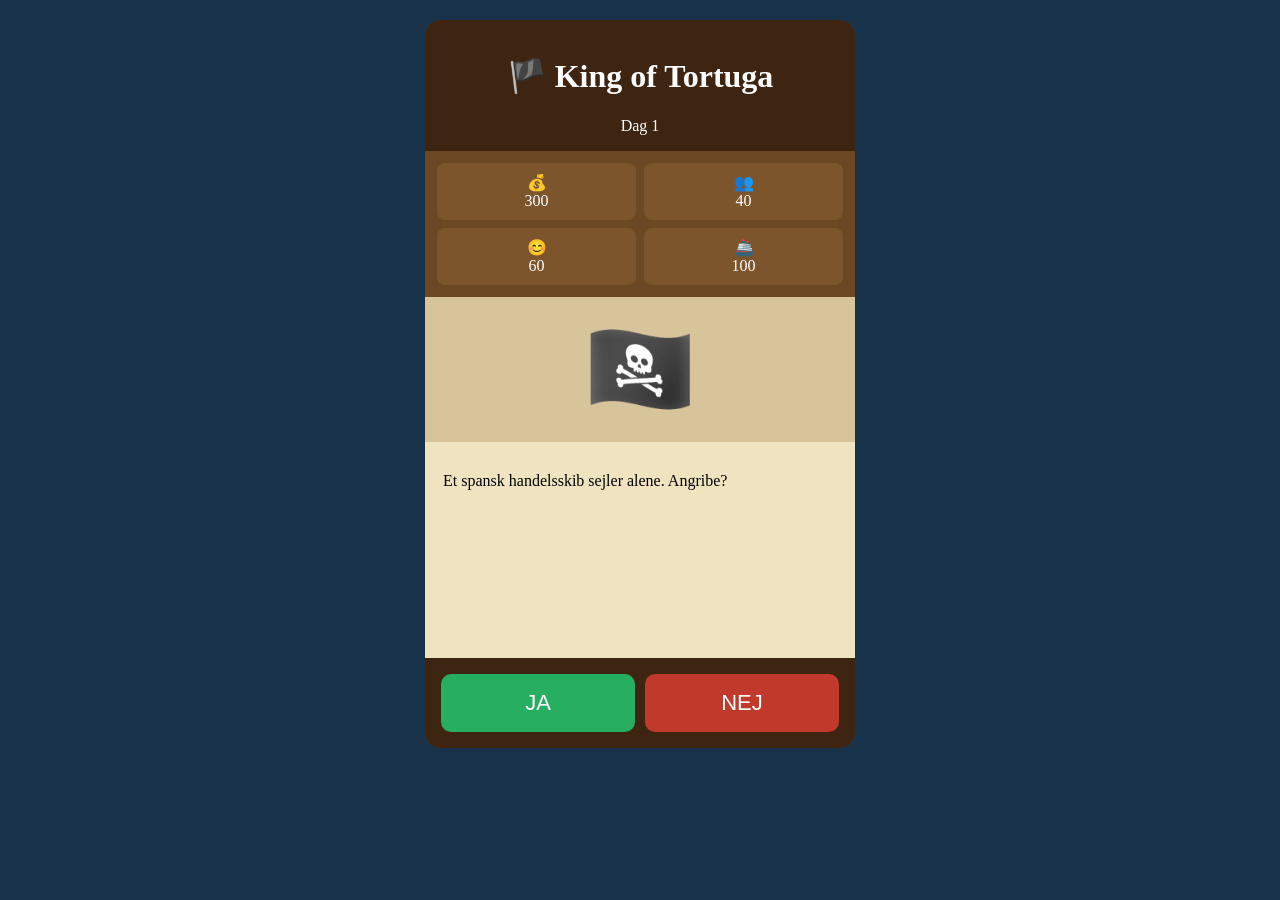
==== index.html @ d1671afa "Add files via upload" ====
<!DOCTYPE html>
<html lang="da">
<head>
<meta charset="UTF-8">
<meta name="viewport" content="width=device-width,initial-scale=1">
<title>King of Tortuga</title>
<style>
body{margin:0;background:#18324a;font-family:Georgia,serif;color:#fff;display:flex;justify-content:center}
#game{max-width:430px;width:100%;background:#5b3b1e;margin:20px;border-radius:16px;overflow:hidden}
header{background:#3d2511;padding:16px;text-align:center}
.stats{display:grid;grid-template-columns:repeat(2,1fr);gap:8px;padding:12px;background:#6b4724}
.card{background:#7d552d;padding:10px;border-radius:8px;text-align:center}
#portrait{font-size:90px;text-align:center;padding:20px;background:#d7c49a;color:#000}
#text{background:#f0e3bf;color:#000;padding:18px;min-height:180px}
#name{font-size:28px;font-weight:bold;margin-bottom:12px}
.buttons{display:flex;gap:10px;padding:16px;background:#3d2511}
button{flex:1;padding:16px;font-size:22px;border:none;border-radius:10px;color:#fff}
#yes{background:#27ae60}#no{background:#c0392b}
</style>
</head>
<body>
<div id="game">
<header><h1>🏴 King of Tortuga</h1><div id="day"></div></header>
<div class="stats">
<div class="card">💰<br><span id="gold"></span></div>
<div class="card">👥<br><span id="crew"></span></div>
<div class="card">😊<br><span id="morale"></span></div>
<div class="card">🚢<br><span id="ship"></span></div>
</div>
<div id="portrait">🏴‍☠️</div>
<div id="text">
<div id="name"></div>
<div id="dialog"></div>
</div>
<div class="buttons">
<button id="yes">JA</button>
<button id="no">NEJ</button>
</div>
</div>
<script>
let game={day:1,gold:300,crew:40,morale:60,ship:100};
const quests=[
{name:"Styrmand Briggs",text:"Et spansk handelsskib sejler alene. Angribe?",yes:{gold:120,crew:-2},no:{morale:2}},
{name:"Kokken Maria",text:"Købe rom til besætningen?",yes:{gold:-40,morale:8},no:{morale:-6}},
{name:"Kvartérmester Flint",text:"Reparere skibet for 100 guld?",yes:{gold:-100,ship:20},no:{ship:-15}},
{name:"Præsten Gabriel",text:"Skåne de overlevende?",yes:{morale:8},no:{morale:-4}},
{name:"Kahytsdrengen",text:"Må jeg blive en del af besætningen?",yes:{crew:1,morale:2},no:{}}
];
let current=0;
function save(){localStorage.setItem("kot-save",JSON.stringify(game));}
function load(){const s=localStorage.getItem("kot-save");if(s)game=JSON.parse(s);}
function draw(){
day.textContent="Dag "+game.day;
gold.textContent=game.gold;
crew.textContent=game.crew;
morale.textContent=game.morale;
ship.textContent=game.ship;
name.textContent=quests[current].name;
dialog.textContent=quests[current].text;
save();
}
function choose(side){
const r=quests[current][side];
for(const k in r){game[k]=(game[k]||0)+r[k];}
game.day++;
if(game.crew<=0){alert("Besætningen er væk.");localStorage.removeItem("kot-save");location.reload();}
if(game.ship<=0){alert("Skibet er sunket.");localStorage.removeItem("kot-save");location.reload();}
current=Math.floor(Math.random()*quests.length);
draw();
}
yes.onclick=()=>choose("yes");
no.onclick=()=>choose("no");
load();draw();
</script>
</body>
</html>
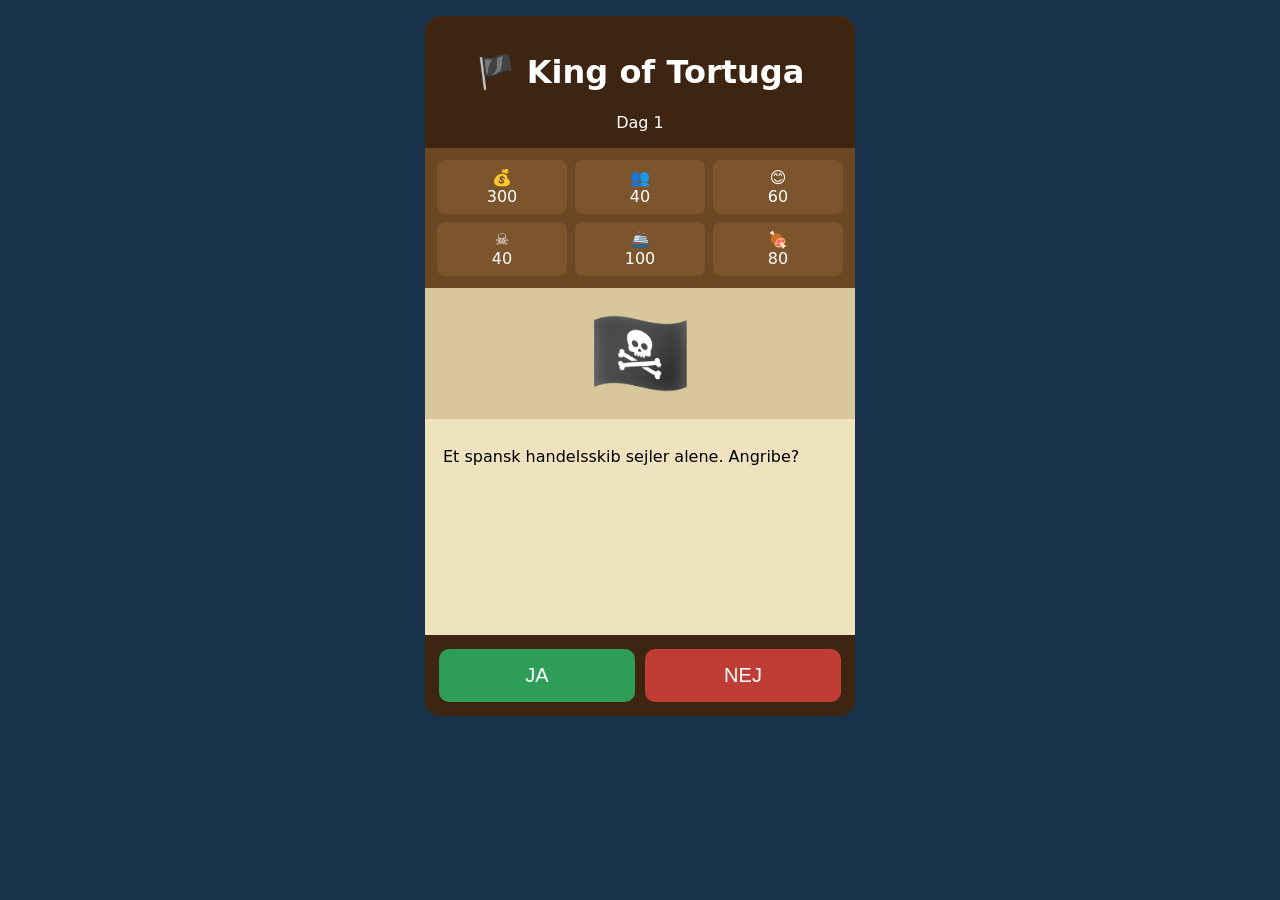
==== commit 99d8443a: "Add files via upload" ====
--- a/index.html
+++ b/index.html
@@ -1,76 +1,65 @@
-<!DOCTYPE html>
-<html lang="da">
-<head>
-<meta charset="UTF-8">
+<!DOCTYPE html><html lang="da"><head><meta charset="UTF-8">
 <meta name="viewport" content="width=device-width,initial-scale=1">
-<title>King of Tortuga</title>
+<title>King of Tortuga - Build 2</title>
 <style>
-body{margin:0;background:#18324a;font-family:Georgia,serif;color:#fff;display:flex;justify-content:center}
-#game{max-width:430px;width:100%;background:#5b3b1e;margin:20px;border-radius:16px;overflow:hidden}
+body{margin:0;background:#17324a;color:#fff;font-family:system-ui;display:flex;justify-content:center}
+#game{max-width:430px;width:100%;margin:16px;background:#5b3b1e;border-radius:16px;overflow:hidden}
 header{background:#3d2511;padding:16px;text-align:center}
-.stats{display:grid;grid-template-columns:repeat(2,1fr);gap:8px;padding:12px;background:#6b4724}
-.card{background:#7d552d;padding:10px;border-radius:8px;text-align:center}
-#portrait{font-size:90px;text-align:center;padding:20px;background:#d7c49a;color:#000}
-#text{background:#f0e3bf;color:#000;padding:18px;min-height:180px}
-#name{font-size:28px;font-weight:bold;margin-bottom:12px}
-.buttons{display:flex;gap:10px;padding:16px;background:#3d2511}
-button{flex:1;padding:16px;font-size:22px;border:none;border-radius:10px;color:#fff}
-#yes{background:#27ae60}#no{background:#c0392b}
-</style>
-</head>
-<body>
+.grid{display:grid;grid-template-columns:repeat(3,1fr);gap:8px;padding:12px;background:#6b4724}
+.card{background:#7d552d;padding:8px;border-radius:8px;text-align:center}
+#portrait{font-size:84px;text-align:center;padding:16px;background:#d8c79d;color:#000}
+#content{background:#efe2bf;color:#000;padding:18px;min-height:180px}
+#name{font-size:26px;font-weight:bold;margin-bottom:10px}
+.buttons{display:flex;gap:10px;padding:14px;background:#3d2511}
+button{flex:1;padding:15px;font-size:20px;border:none;border-radius:10px;color:white}
+#yes{background:#2e9d58}#no{background:#bf3d34}
+</style></head><body>
 <div id="game">
 <header><h1>🏴 King of Tortuga</h1><div id="day"></div></header>
-<div class="stats">
+<div class="grid">
 <div class="card">💰<br><span id="gold"></span></div>
 <div class="card">👥<br><span id="crew"></span></div>
 <div class="card">😊<br><span id="morale"></span></div>
+<div class="card">☠️<br><span id="fear"></span></div>
 <div class="card">🚢<br><span id="ship"></span></div>
+<div class="card">🍖<br><span id="food"></span></div>
 </div>
 <div id="portrait">🏴‍☠️</div>
-<div id="text">
-<div id="name"></div>
-<div id="dialog"></div>
-</div>
-<div class="buttons">
-<button id="yes">JA</button>
-<button id="no">NEJ</button>
-</div>
+<div id="content"><div id="name"></div><div id="dialog"></div></div>
+<div class="buttons"><button id="yes">JA</button><button id="no">NEJ</button></div>
 </div>
 <script>
-let game={day:1,gold:300,crew:40,morale:60,ship:100};
-const quests=[
-{name:"Styrmand Briggs",text:"Et spansk handelsskib sejler alene. Angribe?",yes:{gold:120,crew:-2},no:{morale:2}},
-{name:"Kokken Maria",text:"Købe rom til besætningen?",yes:{gold:-40,morale:8},no:{morale:-6}},
-{name:"Kvartérmester Flint",text:"Reparere skibet for 100 guld?",yes:{gold:-100,ship:20},no:{ship:-15}},
-{name:"Præsten Gabriel",text:"Skåne de overlevende?",yes:{morale:8},no:{morale:-4}},
-{name:"Kahytsdrengen",text:"Må jeg blive en del af besætningen?",yes:{crew:1,morale:2},no:{}}
-];
+let game={day:1,gold:300,crew:40,morale:60,fear:40,ship:100,food:80,reputation:0};
+const events=[{name:"Styrmand Briggs",text:"Et spansk handelsskib sejler alene. Angribe?",yes:{'gold': 120, 'crew': -2, 'fear': 5},no:{'morale': 2}},
+{name:"Kokken Maria",text:"Købe rom til besætningen?",yes:{'gold': -40, 'morale': 8, 'food': 10},no:{'morale': -6}},
+{name:"Kvartérmester Flint",text:"Reparere skibet for 100 guld?",yes:{'gold': -100, 'ship': 20},no:{'ship': -15}},
+{name:"Præsten Gabriel",text:"Skåne de overlevende?",yes:{'morale': 8, 'fear': -5},no:{'fear': 5}},
+{name:"Kahytsdrengen",text:"Må jeg blive en del af besætningen?",yes:{'crew': 1, 'morale': 2},no:{}},
+{name:"Smugleren",text:"Købe et mystisk skattekort?",yes:{'gold': -60, 'reputation': 4},no:{'gold': 10}},
+{name:"Spejderen",text:"Der er storm på vej. Søg havn?",yes:{'ship': 5},no:{'ship': -10, 'gold': 20}},
+{name:"Lægen",text:"Køb medicin til besætningen?",yes:{'gold': -30, 'morale': 6},no:{'crew': -1}},
+{name:"Handelsmand",text:"Sælg forsyninger til en koloni?",yes:{'gold': 70, 'food': -10},no:{'reputation': -2}},
+{name:"Vagten",text:"Hænge en tyv?",yes:{'fear': 8},no:{'morale': 3}}];
 let current=0;
-function save(){localStorage.setItem("kot-save",JSON.stringify(game));}
-function load(){const s=localStorage.getItem("kot-save");if(s)game=JSON.parse(s);}
-function draw(){
+function load(){let s=localStorage.getItem("kot2");if(s)game=JSON.parse(s);}
+function save(){localStorage.setItem("kot2",JSON.stringify(game));}
+function show(){
 day.textContent="Dag "+game.day;
-gold.textContent=game.gold;
-crew.textContent=game.crew;
-morale.textContent=game.morale;
-ship.textContent=game.ship;
-name.textContent=quests[current].name;
-dialog.textContent=quests[current].text;
+["gold","crew","morale","fear","ship","food"].forEach(k=>document.getElementById(k).textContent=game[k]);
+name.textContent=events[current].name;
+dialog.textContent=events[current].text;
 save();
 }
-function choose(side){
-const r=quests[current][side];
-for(const k in r){game[k]=(game[k]||0)+r[k];}
+function apply(side){
+let r=events[current][side];
+for(let k in r)game[k]=(game[k]||0)+r[k];
 game.day++;
-if(game.crew<=0){alert("Besætningen er væk.");localStorage.removeItem("kot-save");location.reload();}
-if(game.ship<=0){alert("Skibet er sunket.");localStorage.removeItem("kot-save");location.reload();}
-current=Math.floor(Math.random()*quests.length);
-draw();
+if(game.food>0 && game.day%5===0) game.food-=5;
+if(game.food<=0) game.morale-=5;
+if(game.ship<=0||game.crew<=0||game.morale<=0){alert("Game Over");localStorage.removeItem("kot2");location.reload();return;}
+current=Math.floor(Math.random()*events.length);
+show();
 }
-yes.onclick=()=>choose("yes");
-no.onclick=()=>choose("no");
-load();draw();
-</script>
-</body>
-</html>
+yes.onclick=()=>apply("yes");no.onclick=()=>apply("no");
+load();show();
+</script></body></html>
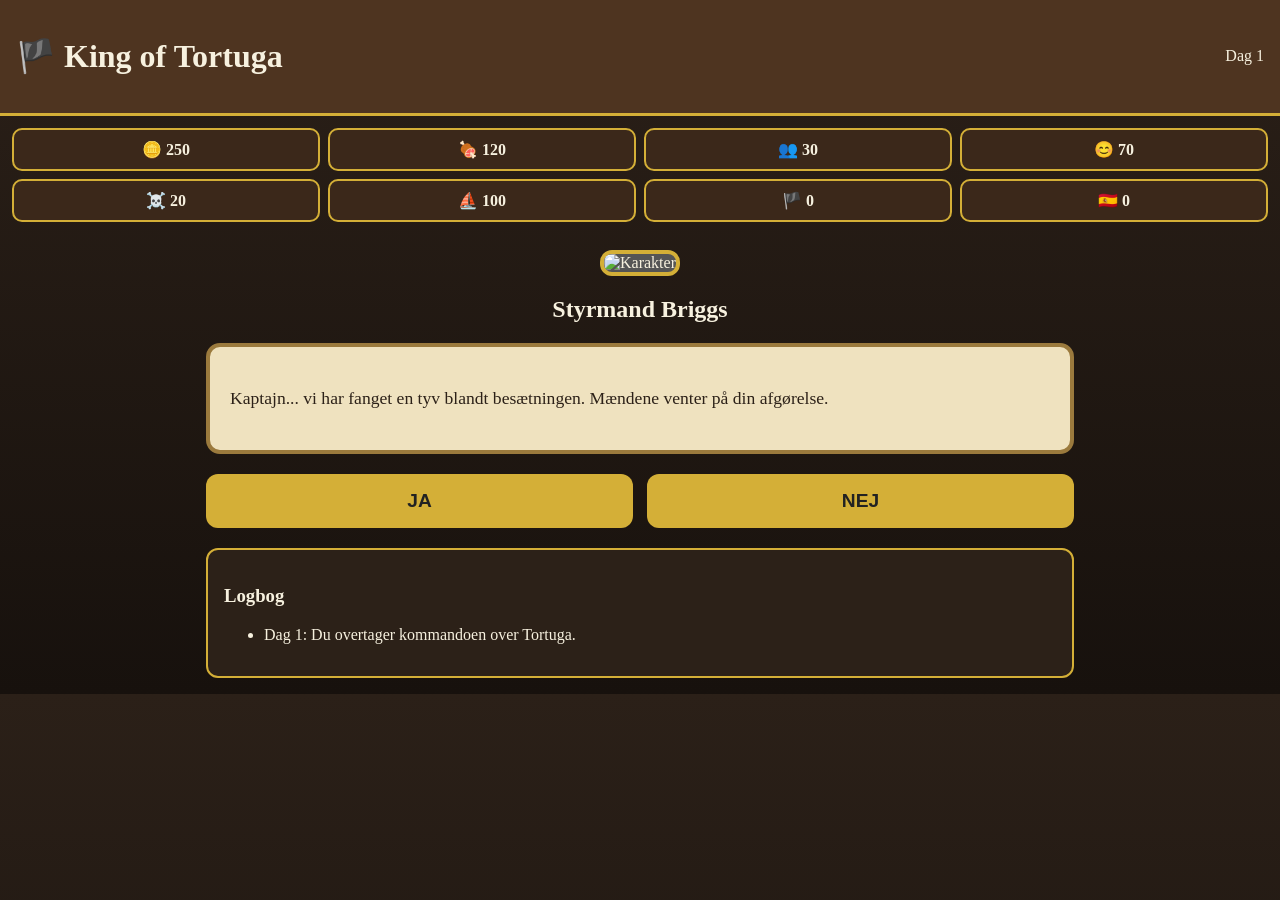
==== commit 2e6a2190: "Add files via upload" ====
--- a/index.html
+++ b/index.html
@@ -1,65 +1,41 @@
-<!DOCTYPE html><html lang="da"><head><meta charset="UTF-8">
-<meta name="viewport" content="width=device-width,initial-scale=1">
-<title>King of Tortuga - Build 2</title>
-<style>
-body{margin:0;background:#17324a;color:#fff;font-family:system-ui;display:flex;justify-content:center}
-#game{max-width:430px;width:100%;margin:16px;background:#5b3b1e;border-radius:16px;overflow:hidden}
-header{background:#3d2511;padding:16px;text-align:center}
-.grid{display:grid;grid-template-columns:repeat(3,1fr);gap:8px;padding:12px;background:#6b4724}
-.card{background:#7d552d;padding:8px;border-radius:8px;text-align:center}
-#portrait{font-size:84px;text-align:center;padding:16px;background:#d8c79d;color:#000}
-#content{background:#efe2bf;color:#000;padding:18px;min-height:180px}
-#name{font-size:26px;font-weight:bold;margin-bottom:10px}
-.buttons{display:flex;gap:10px;padding:14px;background:#3d2511}
-button{flex:1;padding:15px;font-size:20px;border:none;border-radius:10px;color:white}
-#yes{background:#2e9d58}#no{background:#bf3d34}
-</style></head><body>
-<div id="game">
-<header><h1>🏴 King of Tortuga</h1><div id="day"></div></header>
-<div class="grid">
-<div class="card">💰<br><span id="gold"></span></div>
-<div class="card">👥<br><span id="crew"></span></div>
-<div class="card">😊<br><span id="morale"></span></div>
-<div class="card">☠️<br><span id="fear"></span></div>
-<div class="card">🚢<br><span id="ship"></span></div>
-<div class="card">🍖<br><span id="food"></span></div>
-</div>
-<div id="portrait">🏴‍☠️</div>
-<div id="content"><div id="name"></div><div id="dialog"></div></div>
-<div class="buttons"><button id="yes">JA</button><button id="no">NEJ</button></div>
-</div>
-<script>
-let game={day:1,gold:300,crew:40,morale:60,fear:40,ship:100,food:80,reputation:0};
-const events=[{name:"Styrmand Briggs",text:"Et spansk handelsskib sejler alene. Angribe?",yes:{'gold': 120, 'crew': -2, 'fear': 5},no:{'morale': 2}},
-{name:"Kokken Maria",text:"Købe rom til besætningen?",yes:{'gold': -40, 'morale': 8, 'food': 10},no:{'morale': -6}},
-{name:"Kvartérmester Flint",text:"Reparere skibet for 100 guld?",yes:{'gold': -100, 'ship': 20},no:{'ship': -15}},
-{name:"Præsten Gabriel",text:"Skåne de overlevende?",yes:{'morale': 8, 'fear': -5},no:{'fear': 5}},
-{name:"Kahytsdrengen",text:"Må jeg blive en del af besætningen?",yes:{'crew': 1, 'morale': 2},no:{}},
-{name:"Smugleren",text:"Købe et mystisk skattekort?",yes:{'gold': -60, 'reputation': 4},no:{'gold': 10}},
-{name:"Spejderen",text:"Der er storm på vej. Søg havn?",yes:{'ship': 5},no:{'ship': -10, 'gold': 20}},
-{name:"Lægen",text:"Køb medicin til besætningen?",yes:{'gold': -30, 'morale': 6},no:{'crew': -1}},
-{name:"Handelsmand",text:"Sælg forsyninger til en koloni?",yes:{'gold': 70, 'food': -10},no:{'reputation': -2}},
-{name:"Vagten",text:"Hænge en tyv?",yes:{'fear': 8},no:{'morale': 3}}];
-let current=0;
-function load(){let s=localStorage.getItem("kot2");if(s)game=JSON.parse(s);}
-function save(){localStorage.setItem("kot2",JSON.stringify(game));}
-function show(){
-day.textContent="Dag "+game.day;
-["gold","crew","morale","fear","ship","food"].forEach(k=>document.getElementById(k).textContent=game[k]);
-name.textContent=events[current].name;
-dialog.textContent=events[current].text;
-save();
-}
-function apply(side){
-let r=events[current][side];
-for(let k in r)game[k]=(game[k]||0)+r[k];
-game.day++;
-if(game.food>0 && game.day%5===0) game.food-=5;
-if(game.food<=0) game.morale-=5;
-if(game.ship<=0||game.crew<=0||game.morale<=0){alert("Game Over");localStorage.removeItem("kot2");location.reload();return;}
-current=Math.floor(Math.random()*events.length);
-show();
-}
-yes.onclick=()=>apply("yes");no.onclick=()=>apply("no");
-load();show();
-</script></body></html>+<!DOCTYPE html>
+<html lang="da">
+<head>
+<meta charset="UTF-8">
+<meta name="viewport" content="width=device-width, initial-scale=1.0">
+<title>King of Tortuga - Build 3A</title>
+<link rel="stylesheet" href="style.css">
+</head>
+<body>
+<header id="topBar"><h1>🏴 King of Tortuga</h1><div id="dayCounter">Dag 1</div></header>
+<section id="resources">
+<div>🪙 <span id="gold">250</span></div>
+<div>🍖 <span id="food">100</span></div>
+<div>👥 <span id="crew">30</span></div>
+<div>😊 <span id="morale">70</span></div>
+<div>☠️ <span id="fear">20</span></div>
+<div>⛵ <span id="ship">100</span></div>
+<div>🏴 <span id="pirateRep">0</span></div>
+<div>🇪🇸 <span id="spanishRep">0</span></div>
+</section>
+<main id="game">
+<section id="characterArea">
+<img id="portrait" src="images/characters/placeholder.png" alt="Karakter">
+<h2 id="characterName">Styrmand Briggs</h2>
+</section>
+<section id="storyPanel">
+<p id="storyText">Kaptajn... vi har fanget en tyv blandt besætningen. Mændene venter på din afgørelse.</p>
+</section>
+<section id="buttons">
+<button id="yesBtn">JA</button>
+<button id="noBtn">NEJ</button>
+</section>
+<aside id="logbook">
+<h3>Logbog</h3>
+<ul id="log"><li>Dag 1: Du overtager kommandoen over Tortuga.</li></ul>
+</aside>
+</main>
+<script src="events.js"></script>
+<script src="game.js"></script>
+</body>
+</html>
--- a/style.css
+++ b/style.css
@@ -0,0 +1,111 @@
+
+:root{
+  --bg:#1f1712;
+  --wood:#4e3420;
+  --gold:#d4af37;
+  --paper:#efe2bf;
+  --text:#f7f1df;
+}
+
+*{box-sizing:border-box}
+
+body{
+  margin:0;
+  font-family:Georgia,serif;
+  background:linear-gradient(#2b2018,#17110d);
+  color:var(--text);
+}
+
+#topBar{
+  display:flex;
+  justify-content:space-between;
+  align-items:center;
+  padding:16px;
+  background:var(--wood);
+  border-bottom:3px solid var(--gold);
+}
+
+#resources{
+  display:grid;
+  grid-template-columns:repeat(4,1fr);
+  gap:8px;
+  padding:12px;
+}
+
+#resources>div{
+  background:#3b281a;
+  border:2px solid var(--gold);
+  border-radius:10px;
+  text-align:center;
+  padding:10px;
+  font-weight:bold;
+}
+
+#game{
+  max-width:900px;
+  margin:auto;
+  padding:16px;
+}
+
+#characterArea{
+  text-align:center;
+}
+
+#portrait{
+  width:220px;
+  max-width:90%;
+  aspect-ratio:1/1;
+  object-fit:cover;
+  border:4px solid var(--gold);
+  border-radius:12px;
+  background:#555;
+}
+
+#storyPanel{
+  margin:20px 0;
+  background:var(--paper);
+  color:#2c2118;
+  padding:20px;
+  border-radius:14px;
+  border:4px solid #9b7a3d;
+  line-height:1.6;
+  font-size:1.1rem;
+}
+
+#buttons{
+  display:flex;
+  gap:14px;
+}
+
+#buttons button{
+  flex:1;
+  padding:16px;
+  border:none;
+  border-radius:12px;
+  background:var(--gold);
+  color:#222;
+  font-size:1.2rem;
+  font-weight:bold;
+  cursor:pointer;
+}
+
+#buttons button:hover{
+  transform:translateY(-2px);
+}
+
+#logbook{
+  margin-top:20px;
+  background:#2c2118;
+  border:2px solid var(--gold);
+  border-radius:12px;
+  padding:16px;
+}
+
+@media (max-width:700px){
+  #resources{
+    grid-template-columns:repeat(2,1fr);
+  }
+  #buttons{
+    flex-direction:column;
+  }
+}
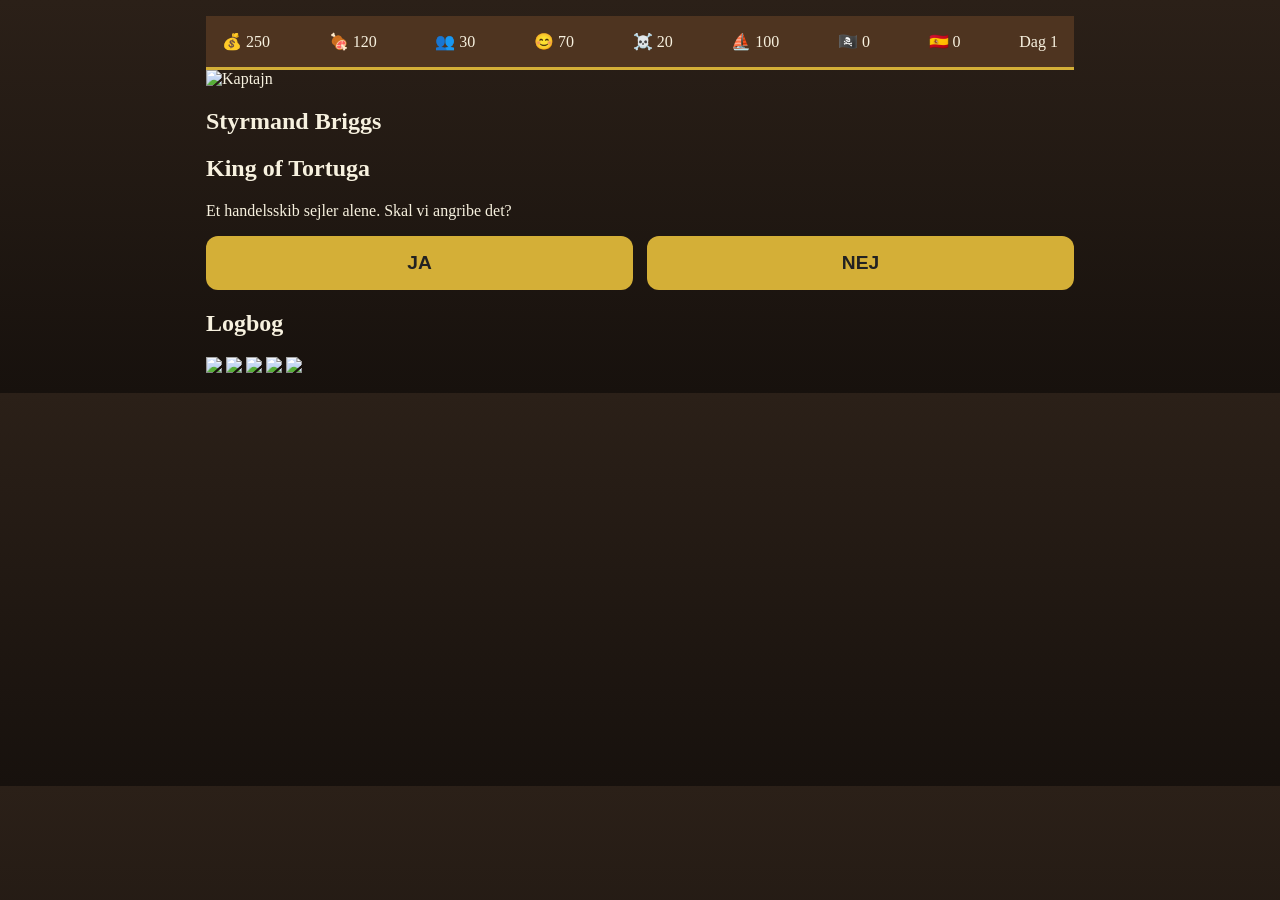
==== commit c9c8cb13: "Refactor HTML structure and resource display" ====
--- a/index.html
+++ b/index.html
@@ -1,41 +1,170 @@
 <!DOCTYPE html>
 <html lang="da">
+
 <head>
+
 <meta charset="UTF-8">
-<meta name="viewport" content="width=device-width, initial-scale=1.0">
-<title>King of Tortuga - Build 3A</title>
+<meta name="viewport" content="width=device-width, initial-scale=1">
+
+<title>King of Tortuga</title>
+
 <link rel="stylesheet" href="style.css">
+
 </head>
+
 <body>
-<header id="topBar"><h1>🏴 King of Tortuga</h1><div id="dayCounter">Dag 1</div></header>
-<section id="resources">
-<div>🪙 <span id="gold">250</span></div>
-<div>🍖 <span id="food">100</span></div>
-<div>👥 <span id="crew">30</span></div>
-<div>😊 <span id="morale">70</span></div>
-<div>☠️ <span id="fear">20</span></div>
-<div>⛵ <span id="ship">100</span></div>
-<div>🏴 <span id="pirateRep">0</span></div>
-<div>🇪🇸 <span id="spanishRep">0</span></div>
-</section>
-<main id="game">
-<section id="characterArea">
-<img id="portrait" src="images/characters/placeholder.png" alt="Karakter">
-<h2 id="characterName">Styrmand Briggs</h2>
-</section>
-<section id="storyPanel">
-<p id="storyText">Kaptajn... vi har fanget en tyv blandt besætningen. Mændene venter på din afgørelse.</p>
-</section>
-<section id="buttons">
-<button id="yesBtn">JA</button>
-<button id="noBtn">NEJ</button>
-</section>
-<aside id="logbook">
-<h3>Logbog</h3>
-<ul id="log"><li>Dag 1: Du overtager kommandoen over Tortuga.</li></ul>
-</aside>
-</main>
+
+<div id="game">
+
+    <!-- TOP BAR -->
+
+    <header id="topBar">
+
+        <div class="resource">
+            💰 <span id="gold">250</span>
+        </div>
+
+        <div class="resource">
+            🍖 <span id="food">100</span>
+        </div>
+
+        <div class="resource">
+            👥 <span id="crew">30</span>
+        </div>
+
+        <div class="resource">
+            😊 <span id="morale">70</span>
+        </div>
+
+        <div class="resource">
+            ☠️ <span id="fear">20</span>
+        </div>
+
+        <div class="resource">
+            ⛵ <span id="ship">100</span>
+        </div>
+
+        <div class="resource">
+            🏴‍☠️ <span id="pirateRep">0</span>
+        </div>
+
+        <div class="resource">
+            🇪🇸 <span id="spanishRep">0</span>
+        </div>
+
+        <div id="dayCounter">
+            Dag 1
+        </div>
+
+    </header>
+
+
+
+    <!-- MIDTE -->
+
+    <main id="mainArea">
+
+        <!-- VENSTRE -->
+
+        <aside id="captainPanel">
+
+            <img
+                id="characterImage"
+                src="images/captain.png"
+                alt="Kaptajn">
+
+            <h2 id="characterName">
+
+                Kaptajnen
+
+            </h2>
+
+        </aside>
+
+
+
+        <!-- EVENT -->
+
+        <section id="eventPanel">
+
+            <h1>
+
+                King of Tortuga
+
+            </h1>
+
+            <p id="storyText">
+
+                Historien vises her...
+
+            </p>
+
+            <div id="buttons">
+
+                <button id="yesBtn">
+
+                    JA
+
+                </button>
+
+                <button id="noBtn">
+
+                    NEJ
+
+                </button>
+
+            </div>
+
+        </section>
+
+
+
+        <!-- LOG -->
+
+        <aside id="logPanel">
+
+            <h2>
+
+                Logbog
+
+            </h2>
+
+            <ul id="log">
+
+            </ul>
+
+        </aside>
+
+    </main>
+
+
+
+    <!-- KARAKTERER -->
+
+    <footer id="characterBar">
+
+        <img src="images/briggs.png">
+
+        <img src="images/maria.png">
+
+        <img src="images/flint.png">
+
+        <img src="images/alvarez.png">
+
+        <img src="images/hawkins.png">
+
+    </footer>
+
+</div>
+
+
+
 <script src="events.js"></script>
+
+<script src="save.js"></script>
+
 <script src="game.js"></script>
+
 </body>
-</html>+
+</html>
